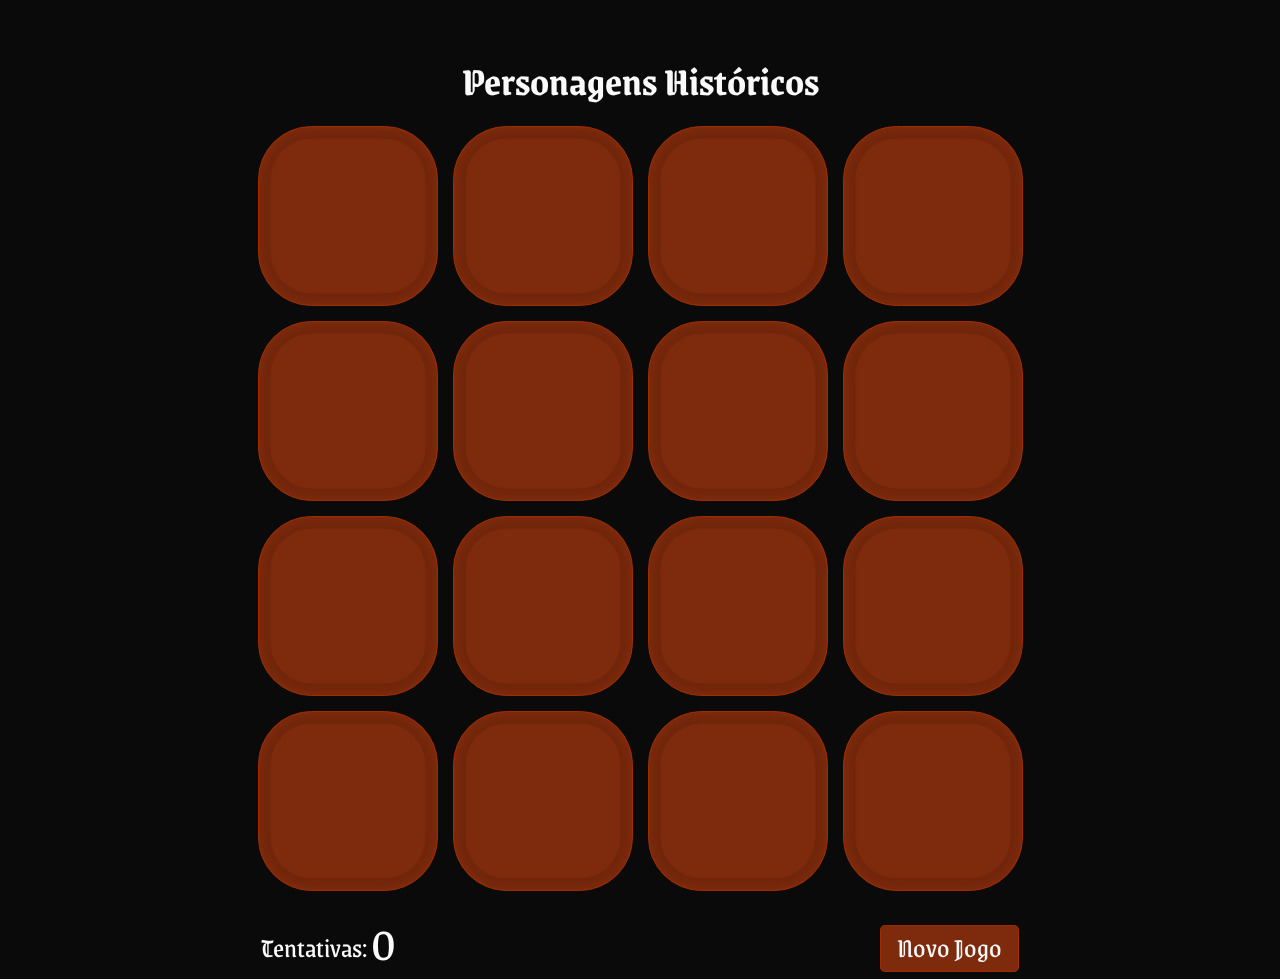
==== games/memoria/index.html @ 713925aa "Add modernized XByte Studios website" ====
<!DOCTYPE html>
<html lang="pt-BR">

<head>
	<meta charset="UTF-8">
	<title>Jogo da Memória - Personagens Históricos | XByte Games Studio</title>
	<meta name="viewport" content="width=device-width, initial-scale=1">
	<link rel="stylesheet" href="https://public.codepenassets.com/css/reset-2.0.min.css">
	<link rel="stylesheet" href="./style.css">
</head>

<body>
	<main>
		<div class="game">
			<h1 class="game-title">Personagens Históricos</h1>
			<div class="board is-loading">
				<!-- Cards serão gerados dinamicamente pelo JavaScript -->
			</div>
			<div class="marquee">
				<span class="marquee-text">Acertou!</span>
			</div>
			<div id="info-modal" class="info-modal hidden">
				<div class="info-content">
					<button id="close-info" class="close-btn">&times;</button>
					<h2 id="character-name" class="character-name"></h2>
					<p id="character-description" class="character-description"></p>
				</div>
			</div>
		</div>
		<div class="interface">
			<div class="interface-data interface-data-tries">Tentativas: <span class="tries-value">0</span></div>
			<div class="interface-data interface-data-best">Melhor: <span class="best-value">0</span></div>
			<button id="reset-game" class="interface-btn">Novo Jogo</button>
		</div>
	</main>
	<script src="./script.js"></script>

</body>

</html>
---- games/memoria/style.css ----
@import url("https://fonts.googleapis.com/css2?family=Grenze+Gotisch&display=swap");

:root {
	--text-color: oklch(98.5% 0 0);
	--bg-color: oklch(14.5% 0 0);
	--surface-color: oklch(39.6% 0.141 25.723);

	--button-bg-color: oklch(40.8% 0.123 38.172);
	--button-hover-bg-color: oklch(47% 0.157 37.304);
	--button-active-bg-color: oklch(26.6% 0.079 36.259);
	--button-match-bg-color: oklch(20.5% 0 0);
	--button-match-active-bg-color: oklch(62.3% 0.214 259.815);
	--button-border-color: oklch(47% 0.157 37.304);
	--button-active-border-color: oklch(47% 0.157 37.304);
	--button-match-border-color: oklch(27.4% 0.006 286.033);
	--button-match-shine-color: oklch(64.6% 0.222 41.116);

	/* prettier-ignore */
	--ease-elastic: linear(0, 1.114 8.5%, 1.37 12.9%, 1.315 16.2%, 0.941 24%, 0.869 27.8%, 0.882 30.7%, 1.012 38.3%, 1.046 42.7%, 0.984, 1.006 72.2%, 1);
	--ease-out: cubic-bezier(0.25, 1, 0.5, 1);
	--ease-in-back: cubic-bezier(0.68, -0.6, 0.32, 1);
}

* {
	box-sizing: border-box;
}

html,
body {
	height: 100%;
}

body {
	display: grid;
	place-items: center;
	font-family: system-ui, sans-serif;
	font-family: "Grenze Gotisch", system-ui;
	color: var(--text-color);
	background: var(--bg-color);
	text-rendering: optimizeLegibility;
	-webkit-font-smoothing: antialiased;
	-moz-osx-font-smoothing: grayscale;
	padding: 1rem;
}

main {
	display: grid;
	gap: 2rem;
	inline-size: 85vmin;
	margin: auto;
}

.game {
	position: relative;
	container-type: inline-size;
}

.game-title {
	text-align: center;
	font-size: 2.5rem;
	margin-bottom: 1rem;
	color: var(--text-color);
}

.interface {
	display: flex;
	flex-wrap: wrap;
	align-items: baseline;
	padding-inline: 0.2rem;
	gap: 1rem;
	font-size: calc(0.6rem + 2vmin);
}

.interface-data {
	display: flex;
	align-items: center;
	gap: 0.3rem;
	line-height: 1;
}

.interface-data span {
	display: inline-block;
	position: relative;
	top: -0.1em;
	font-size: 1.8em;
	font-variant-numeric: tabular-nums;
	letter-spacing: -0.05em;
}

.interface-data-best {
	display: none;
}

.interface-btn {
	margin-inline-start: auto;
}

button {
	appearance: none;
	font: inherit;
	line-height: 1;
	border: unset;
	color: inherit;
	padding: 0.5rem 1rem 0.6rem;
	border-radius: 0.3rem;
	background: var(--button-bg-color);
	border: 1px solid var(--button-border-color);
	cursor: pointer;
	touch-action: manipulation;
}

button:focus-visible {
	outline: 1px dashed white;
	outline-offset: 2px;
}

button:not(:disabled):where(:hover, :focus-visible) {
	--button-bg-color: var(--button-hover-bg-color);
}

.marquee {
	--deg: -6deg;
	--duration: 2.2s;
	display: none;
	place-content: center;
	position: absolute;
	inset: -5%;
	width: 110%;
	z-index: 1;
	font-size: 26cqmin;
	line-height: 1;
	white-space: nowrap;
	transform: rotate(var(--deg)) skew(var(--deg));
	pointer-events: none;
	paint-order: stroke;
	-webkit-text-stroke: 6cqmin var(--bg-color);
	animation: marquee-reveal var(--duration) var(--ease-out),
		marquee-mask-position 3s var(--ease-out);
	mask-image: linear-gradient(to left, transparent 50%, black 75%);
	mask-position: 100% center;
	mask-size: 400% 100%;
}

.marquee.is-combo {
	--duration: 600ms;
	letter-spacing: -0.05em;
}

.marquee-text {
	animation: marquee-drift var(--duration) linear forwards;
}

.board {
	position: relative;
	display: grid;
	grid-template-columns: repeat(4, 1fr);
	gap: 2cqmin;
}

.card {
	position: relative;
	display: grid;
	place-items: center;
	overflow: hidden;
	padding: 0;
	font-size: 6cqmin;
	aspect-ratio: 1;
	border-radius: 10cqmin;
	corner-shape: squircle;
	will-change: transform;
	transition: opacity 300ms var(--ease-out), background 100ms var(--ease-out);
	box-shadow: inset 0 0 1cqmin 0.5cqmin var(--button-bg-color),
		inset 0 0 0 1.5cqmin hsl(0 0% 0% / 0.1);
	background: var(--button-bg-color);
	border: 1px solid var(--button-border-color);
}

.card[aria-pressed="true"] {
	--button-bg-color: var(--button-active-bg-color);
	--button-border-color: var(--button-active-border-color);
}

.card:disabled {
	--button-bg-color: var(--button-match-bg-color);
	--button-border-color: var(--button-match-border-color);
	cursor: revert;
	color: currentcolor;
}

@supports not (corner-shape: squircle) {
	.card {
		border-radius: 7cqmin;
	}
}

/* Card highlight effect */
.card::before {
	content: "";
	position: absolute;
	inset: 0;
	border-radius: inherit;
	corner-shape: inherit;
	box-shadow: inset 0 0 4cqmin 3cqmin var(--button-match-shine-color);
	opacity: 0;
}

.content {
	position: relative;
	margin: auto;
	pointer-events: none;
	user-select: none;
	transform: translateZ(0);
	width: 100%;
	height: 100%;
	display: flex;
	align-items: center;
	justify-content: center;
}

.card-image {
	width: 90%;
	height: 90%;
	object-fit: contain;
	border-radius: 8cqmin;
}

.card[aria-pressed="false"] .card-image {
	opacity: 0;
}

.card[aria-pressed="true"] .card-image {
	opacity: 1;
}

/* Info Modal */
.info-modal {
	position: fixed;
	top: 0;
	left: 0;
	width: 100%;
	height: 100%;
	background: rgba(0, 0, 0, 0.7);
	display: flex;
	align-items: center;
	justify-content: center;
	z-index: 1000;
	animation: fadeIn 0.3s ease-out;
}

.info-modal.hidden {
	display: none;
}

.info-content {
	background: var(--surface-color);
	padding: 2rem;
	border-radius: 1rem;
	max-width: 500px;
	width: 90%;
	position: relative;
	animation: slideUp 0.3s ease-out;
	border: 2px solid var(--button-border-color);
}

.close-btn {
	position: absolute;
	top: 1rem;
	right: 1rem;
	background: transparent;
	border: none;
	color: var(--text-color);
	font-size: 2rem;
	cursor: pointer;
	padding: 0;
	width: 2rem;
	height: 2rem;
	display: flex;
	align-items: center;
	justify-content: center;
}

.close-btn:hover {
	color: var(--button-hover-bg-color);
}

.character-name {
	font-size: 1.8rem;
	margin-bottom: 1rem;
	color: var(--text-color);
}

.character-description {
	font-size: 1rem;
	line-height: 1.6;
	color: var(--text-color);
	font-family: system-ui, sans-serif;
}

/* Animations */
@keyframes marquee-reveal {
	0% {
		opacity: 0;
		transform: translateX(-100%);
	}
	50% {
		opacity: 1;
	}
	100% {
		opacity: 0;
		transform: translateX(100%);
	}
}

@keyframes marquee-drift {
	0% {
		transform: translateX(0);
	}
	100% {
		transform: translateX(100vw);
	}
}

@keyframes marquee-mask-position {
	0% {
		mask-position: 100% center;
	}
	100% {
		mask-position: 0% center;
	}
}

@keyframes fadeIn {
	from {
		opacity: 0;
	}
	to {
		opacity: 1;
	}
}

@keyframes slideUp {
	from {
		transform: translateY(30px);
		opacity: 0;
	}
	to {
		transform: translateY(0);
		opacity: 1;
	}
}

/* Loading state */
.board.is-loading {
	opacity: 0.5;
	pointer-events: none;
}

.board.is-complete {
	pointer-events: none;
}

.board.is-shuffling {
	pointer-events: none;
}

.board.is-shuffling .card {
	animation: shuffle-rotate 0.6s ease-in-out;
}

@keyframes shuffle-rotate {
	0% {
		transform: rotateY(0deg) scale(1);
	}
	50% {
		transform: rotateY(90deg) scale(0.9);
	}
	100% {
		transform: rotateY(0deg) scale(1);
	}
}

/* Responsive */
@media (max-width: 768px) {
	.game-title {
		font-size: 1.8rem;
	}

	.board {
		grid-template-columns: repeat(3, 1fr);
	}

	.info-content {
		max-width: 90%;
		padding: 1.5rem;
	}

	.character-name {
		font-size: 1.4rem;
	}

	.character-description {
		font-size: 0.9rem;
	}
}

@media (max-width: 480px) {
	main {
		gap: 1rem;
	}

	.game-title {
		font-size: 1.5rem;
		margin-bottom: 0.5rem;
	}

	.board {
		grid-template-columns: repeat(2, 1fr);
		gap: 1cqmin;
	}

	.interface {
		font-size: 0.8rem;
	}

	.info-content {
		padding: 1rem;
	}

	.character-name {
		font-size: 1.2rem;
		margin-bottom: 0.5rem;
	}

	.character-description {
		font-size: 0.85rem;
		line-height: 1.4;
	}
}
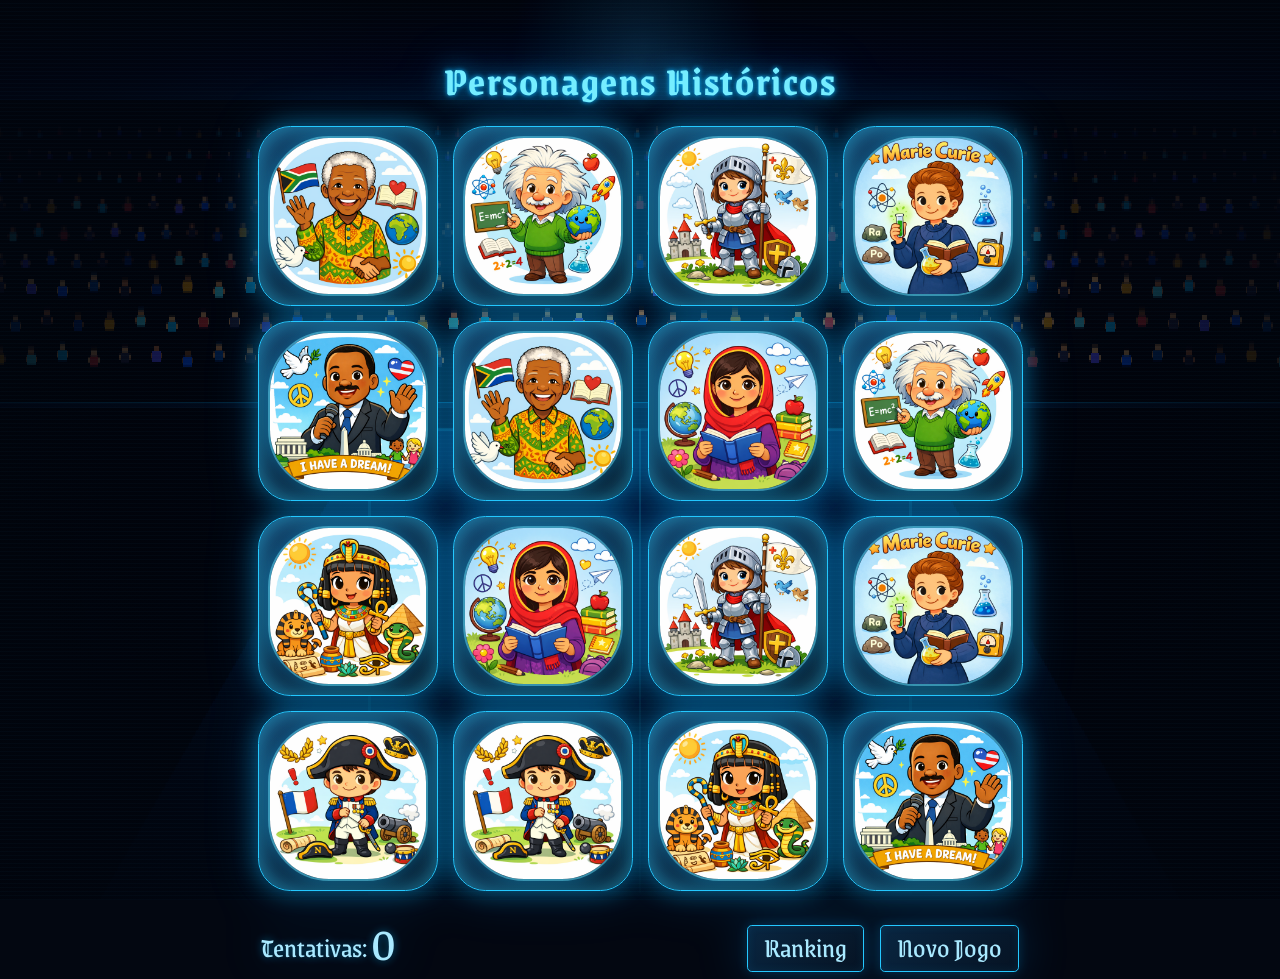
==== commit b0193dfe: "feat: publish final Xbyte games site" ====
--- a/games/memoria/index.html
+++ b/games/memoria/index.html
@@ -10,6 +10,8 @@
 </head>
 
 <body>
+		<!-- Versão atualizada do jogo da memória fornecida para substituir a versão anterior. -->
+		<div class="stadium-bg" aria-hidden="true"><canvas id="stadium-canvas" width="900" height="520"></canvas></div>
 	<main>
 		<div class="game">
 			<h1 class="game-title">Personagens Históricos</h1>
@@ -23,6 +25,7 @@
 				<div class="info-content">
 					<button id="close-info" class="close-btn">&times;</button>
 					<h2 id="character-name" class="character-name"></h2>
+					<div class="type-line" aria-hidden="true"><span></span><i></i></div>
 					<p id="character-description" class="character-description"></p>
 				</div>
 			</div>
@@ -30,9 +33,11 @@
 		<div class="interface">
 			<div class="interface-data interface-data-tries">Tentativas: <span class="tries-value">0</span></div>
 			<div class="interface-data interface-data-best">Melhor: <span class="best-value">0</span></div>
-			<button id="reset-game" class="interface-btn">Novo Jogo</button>
+			<button id="show-ranking" class="interface-btn interface-btn-secondary">Ranking</button>
+				<button id="reset-game" class="interface-btn">Novo Jogo</button>
 		</div>
-	</main>
+	<section id="ranking-panel" class="ranking-panel" aria-hidden="true"><div class="ranking-head"><span>HALL DA FAMA</span><button id="close-ranking" class="ranking-close" aria-label="Fechar ranking">×</button></div><p class="ranking-subtitle">Melhores performances</p><ol id="ranking-list" class="ranking-list"></ol><p id="ranking-empty" class="ranking-empty">Complete uma partida para entrar no ranking.</p></section>
+</main>
 	<script src="./script.js"></script>
 
 </body>
--- a/games/memoria/style.css
+++ b/games/memoria/style.css
@@ -1,438 +1,1000 @@
+/* Comentário: define uma regra CSS condicional ou de configuração. */
 @import url("https://fonts.googleapis.com/css2?family=Grenze+Gotisch&display=swap");
 
+/* Comentário: seleciona os elementos que recebem os estilos desta regra. */
 :root {
+/* Comentário: define a propriedade CSS --text-color para a regra atual. */
 	--text-color: oklch(98.5% 0 0);
+/* Comentário: define a propriedade CSS --bg-color para a regra atual. */
 	--bg-color: oklch(14.5% 0 0);
+/* Comentário: define a propriedade CSS --surface-color para a regra atual. */
 	--surface-color: oklch(39.6% 0.141 25.723);
 
+/* Comentário: define a propriedade CSS --button-bg-color para a regra atual. */
 	--button-bg-color: oklch(40.8% 0.123 38.172);
+/* Comentário: define a propriedade CSS --button-hover-bg-color para a regra atual. */
 	--button-hover-bg-color: oklch(47% 0.157 37.304);
+/* Comentário: define a propriedade CSS --button-active-bg-color para a regra atual. */
 	--button-active-bg-color: oklch(26.6% 0.079 36.259);
+/* Comentário: define a propriedade CSS --button-match-bg-color para a regra atual. */
 	--button-match-bg-color: oklch(20.5% 0 0);
+/* Comentário: define a propriedade CSS --button-match-active-bg-color para a regra atual. */
 	--button-match-active-bg-color: oklch(62.3% 0.214 259.815);
+/* Comentário: define a propriedade CSS --button-border-color para a regra atual. */
 	--button-border-color: oklch(47% 0.157 37.304);
+/* Comentário: define a propriedade CSS --button-active-border-color para a regra atual. */
 	--button-active-border-color: oklch(47% 0.157 37.304);
+/* Comentário: define a propriedade CSS --button-match-border-color para a regra atual. */
 	--button-match-border-color: oklch(27.4% 0.006 286.033);
+/* Comentário: define a propriedade CSS --button-match-shine-color para a regra atual. */
 	--button-match-shine-color: oklch(64.6% 0.222 41.116);
 
 	/* prettier-ignore */
+/* Comentário: define a propriedade CSS --ease-elastic para a regra atual. */
 	--ease-elastic: linear(0, 1.114 8.5%, 1.37 12.9%, 1.315 16.2%, 0.941 24%, 0.869 27.8%, 0.882 30.7%, 1.012 38.3%, 1.046 42.7%, 0.984, 1.006 72.2%, 1);
+/* Comentário: define a propriedade CSS --ease-out para a regra atual. */
 	--ease-out: cubic-bezier(0.25, 1, 0.5, 1);
+/* Comentário: define a propriedade CSS --ease-in-back para a regra atual. */
 	--ease-in-back: cubic-bezier(0.68, -0.6, 0.32, 1);
-}
-
+/* Comentário: encerra a regra CSS iniciada acima. */
+}
+
+/* Comentário: seleciona os elementos que recebem os estilos desta regra. */
 * {
+/* Comentário: define a propriedade CSS box-sizing para a regra atual. */
 	box-sizing: border-box;
-}
-
+/* Comentário: encerra a regra CSS iniciada acima. */
+}
+
+/* Comentário: continua o seletor ou valor da regra CSS atual. */
 html,
+/* Comentário: seleciona os elementos que recebem os estilos desta regra. */
 body {
+/* Comentário: define a propriedade CSS height para a regra atual. */
 	height: 100%;
-}
-
+/* Comentário: encerra a regra CSS iniciada acima. */
+}
+
+/* Comentário: seleciona os elementos que recebem os estilos desta regra. */
 body {
+/* Comentário: define a propriedade CSS position para a regra atual. */
+	position: relative;
+/* Comentário: define a propriedade CSS display para a regra atual. */
 	display: grid;
+/* Comentário: define a propriedade CSS place-items para a regra atual. */
 	place-items: center;
+/* Comentário: define a propriedade CSS font-family para a regra atual. */
 	font-family: system-ui, sans-serif;
+/* Comentário: define a propriedade CSS font-family para a regra atual. */
 	font-family: "Grenze Gotisch", system-ui;
+/* Comentário: define a propriedade CSS color para a regra atual. */
 	color: var(--text-color);
+/* Comentário: define a propriedade CSS background para a regra atual. */
 	background: var(--bg-color);
+/* Comentário: define a propriedade CSS text-rendering para a regra atual. */
 	text-rendering: optimizeLegibility;
+/* Comentário: define a propriedade CSS -webkit-font-smoothing para a regra atual. */
 	-webkit-font-smoothing: antialiased;
+/* Comentário: define a propriedade CSS -moz-osx-font-smoothing para a regra atual. */
 	-moz-osx-font-smoothing: grayscale;
+/* Comentário: define a propriedade CSS padding para a regra atual. */
 	padding: 1rem;
-}
-
+/* Comentário: encerra a regra CSS iniciada acima. */
+}
+
+/* Comentário: seleciona os elementos que recebem os estilos desta regra. */
+.stadium-bg {
+/* Comentário: define a propriedade CSS position para a regra atual. */
+	position: fixed;
+/* Comentário: define a propriedade CSS inset para a regra atual. */
+	inset: 0;
+/* Comentário: define a propriedade CSS z-index para a regra atual. */
+	z-index: -1;
+/* Comentário: define a propriedade CSS overflow para a regra atual. */
+	overflow: hidden;
+/* Comentário: define a propriedade CSS background para a regra atual. */
+	background: #090718;
+/* Comentário: encerra a regra CSS iniciada acima. */
+}
+
+/* Comentário: seleciona os elementos que recebem os estilos desta regra. */
+.stadium-bg::after {
+/* Comentário: define a propriedade CSS content para a regra atual. */
+	content: "";
+/* Comentário: define a propriedade CSS position para a regra atual. */
+	position: absolute;
+/* Comentário: define a propriedade CSS inset para a regra atual. */
+	inset: 0;
+/* Comentário: define a propriedade CSS background para a regra atual. */
+	background: radial-gradient(ellipse at center, transparent 15%, rgba(4, 3, 14, .72) 84%);
+/* Comentário: define a propriedade CSS pointer-events para a regra atual. */
+	pointer-events: none;
+/* Comentário: encerra a regra CSS iniciada acima. */
+}
+
+/* Comentário: seleciona os elementos que recebem os estilos desta regra. */
+#stadium-canvas {
+/* Comentário: define a propriedade CSS width para a regra atual. */
+	width: 100%;
+/* Comentário: define a propriedade CSS height para a regra atual. */
+	height: 100%;
+/* Comentário: define a propriedade CSS image-rendering para a regra atual. */
+	image-rendering: pixelated;
+/* Comentário: define a propriedade CSS opacity para a regra atual. */
+	opacity: .82;
+/* Comentário: encerra a regra CSS iniciada acima. */
+}
+
+/* Comentário: seleciona os elementos que recebem os estilos desta regra. */
 main {
+/* Comentário: define a propriedade CSS position para a regra atual. */
+	position: relative;
+/* Comentário: define a propriedade CSS z-index para a regra atual. */
+	z-index: 2;
+/* Comentário: define a propriedade CSS display para a regra atual. */
 	display: grid;
+/* Comentário: define a propriedade CSS gap para a regra atual. */
 	gap: 2rem;
+/* Comentário: define a propriedade CSS inline-size para a regra atual. */
 	inline-size: 85vmin;
+/* Comentário: define a propriedade CSS margin para a regra atual. */
 	margin: auto;
-}
-
+/* Comentário: encerra a regra CSS iniciada acima. */
+}
+
+/* Comentário: seleciona os elementos que recebem os estilos desta regra. */
 .game {
+/* Comentário: define a propriedade CSS position para a regra atual. */
 	position: relative;
+/* Comentário: define a propriedade CSS container-type para a regra atual. */
 	container-type: inline-size;
-}
-
+/* Comentário: encerra a regra CSS iniciada acima. */
+}
+
+/* Comentário: seleciona os elementos que recebem os estilos desta regra. */
 .game-title {
+/* Comentário: define a propriedade CSS text-align para a regra atual. */
 	text-align: center;
+/* Comentário: define a propriedade CSS font-size para a regra atual. */
 	font-size: 2.5rem;
+/* Comentário: define a propriedade CSS margin-bottom para a regra atual. */
 	margin-bottom: 1rem;
+/* Comentário: define a propriedade CSS color para a regra atual. */
 	color: var(--text-color);
-}
-
+/* Comentário: encerra a regra CSS iniciada acima. */
+}
+
+/* Comentário: seleciona os elementos que recebem os estilos desta regra. */
 .interface {
+/* Comentário: define a propriedade CSS display para a regra atual. */
 	display: flex;
+/* Comentário: define a propriedade CSS flex-wrap para a regra atual. */
 	flex-wrap: wrap;
+/* Comentário: define a propriedade CSS align-items para a regra atual. */
 	align-items: baseline;
+/* Comentário: define a propriedade CSS padding-inline para a regra atual. */
 	padding-inline: 0.2rem;
+/* Comentário: define a propriedade CSS gap para a regra atual. */
 	gap: 1rem;
+/* Comentário: define a propriedade CSS font-size para a regra atual. */
 	font-size: calc(0.6rem + 2vmin);
-}
-
+/* Comentário: encerra a regra CSS iniciada acima. */
+}
+
+/* Comentário: seleciona os elementos que recebem os estilos desta regra. */
 .interface-data {
+/* Comentário: define a propriedade CSS display para a regra atual. */
 	display: flex;
+/* Comentário: define a propriedade CSS align-items para a regra atual. */
 	align-items: center;
+/* Comentário: define a propriedade CSS gap para a regra atual. */
 	gap: 0.3rem;
+/* Comentário: define a propriedade CSS line-height para a regra atual. */
 	line-height: 1;
-}
-
+/* Comentário: encerra a regra CSS iniciada acima. */
+}
+
+/* Comentário: seleciona os elementos que recebem os estilos desta regra. */
 .interface-data span {
+/* Comentário: define a propriedade CSS display para a regra atual. */
 	display: inline-block;
+/* Comentário: define a propriedade CSS position para a regra atual. */
 	position: relative;
+/* Comentário: define a propriedade CSS top para a regra atual. */
 	top: -0.1em;
+/* Comentário: define a propriedade CSS font-size para a regra atual. */
 	font-size: 1.8em;
+/* Comentário: define a propriedade CSS font-variant-numeric para a regra atual. */
 	font-variant-numeric: tabular-nums;
+/* Comentário: define a propriedade CSS letter-spacing para a regra atual. */
 	letter-spacing: -0.05em;
-}
-
+/* Comentário: encerra a regra CSS iniciada acima. */
+}
+
+/* Comentário: seleciona os elementos que recebem os estilos desta regra. */
 .interface-data-best {
+/* Comentário: define a propriedade CSS display para a regra atual. */
 	display: none;
-}
-
+/* Comentário: encerra a regra CSS iniciada acima. */
+}
+
+/* Comentário: seleciona os elementos que recebem os estilos desta regra. */
 .interface-btn {
+/* Comentário: define a propriedade CSS margin-inline-start para a regra atual. */
 	margin-inline-start: auto;
-}
-
+/* Comentário: encerra a regra CSS iniciada acima. */
+}
+
+/* Comentário: seleciona os elementos que recebem os estilos desta regra. */
 button {
+/* Comentário: define a propriedade CSS appearance para a regra atual. */
 	appearance: none;
+/* Comentário: define a propriedade CSS font para a regra atual. */
 	font: inherit;
+/* Comentário: define a propriedade CSS line-height para a regra atual. */
 	line-height: 1;
+/* Comentário: define a propriedade CSS border para a regra atual. */
 	border: unset;
+/* Comentário: define a propriedade CSS color para a regra atual. */
 	color: inherit;
+/* Comentário: define a propriedade CSS padding para a regra atual. */
 	padding: 0.5rem 1rem 0.6rem;
+/* Comentário: define a propriedade CSS border-radius para a regra atual. */
 	border-radius: 0.3rem;
+/* Comentário: define a propriedade CSS background para a regra atual. */
 	background: var(--button-bg-color);
+/* Comentário: define a propriedade CSS border para a regra atual. */
 	border: 1px solid var(--button-border-color);
+/* Comentário: define a propriedade CSS cursor para a regra atual. */
 	cursor: pointer;
+/* Comentário: define a propriedade CSS touch-action para a regra atual. */
 	touch-action: manipulation;
-}
-
+/* Comentário: encerra a regra CSS iniciada acima. */
+}
+
+/* Comentário: seleciona os elementos que recebem os estilos desta regra. */
 button:focus-visible {
+/* Comentário: define a propriedade CSS outline para a regra atual. */
 	outline: 1px dashed white;
+/* Comentário: define a propriedade CSS outline-offset para a regra atual. */
 	outline-offset: 2px;
-}
-
+/* Comentário: encerra a regra CSS iniciada acima. */
+}
+
+/* Comentário: seleciona os elementos que recebem os estilos desta regra. */
 button:not(:disabled):where(:hover, :focus-visible) {
+/* Comentário: define a propriedade CSS --button-bg-color para a regra atual. */
 	--button-bg-color: var(--button-hover-bg-color);
-}
-
+/* Comentário: encerra a regra CSS iniciada acima. */
+}
+
+/* Comentário: seleciona os elementos que recebem os estilos desta regra. */
 .marquee {
+/* Comentário: define a propriedade CSS --deg para a regra atual. */
 	--deg: -6deg;
+/* Comentário: define a propriedade CSS --duration para a regra atual. */
 	--duration: 2.2s;
+/* Comentário: define a propriedade CSS display para a regra atual. */
 	display: none;
+/* Comentário: define a propriedade CSS place-content para a regra atual. */
 	place-content: center;
+/* Comentário: define a propriedade CSS position para a regra atual. */
 	position: absolute;
+/* Comentário: define a propriedade CSS inset para a regra atual. */
 	inset: -5%;
+/* Comentário: define a propriedade CSS width para a regra atual. */
 	width: 110%;
+/* Comentário: define a propriedade CSS z-index para a regra atual. */
 	z-index: 1;
+/* Comentário: define a propriedade CSS font-size para a regra atual. */
 	font-size: 26cqmin;
+/* Comentário: define a propriedade CSS line-height para a regra atual. */
 	line-height: 1;
+/* Comentário: define a propriedade CSS white-space para a regra atual. */
 	white-space: nowrap;
+/* Comentário: define a propriedade CSS transform para a regra atual. */
 	transform: rotate(var(--deg)) skew(var(--deg));
+/* Comentário: define a propriedade CSS pointer-events para a regra atual. */
 	pointer-events: none;
+/* Comentário: define a propriedade CSS paint-order para a regra atual. */
 	paint-order: stroke;
+/* Comentário: define a propriedade CSS -webkit-text-stroke para a regra atual. */
 	-webkit-text-stroke: 6cqmin var(--bg-color);
+/* Comentário: define a propriedade CSS animation para a regra atual. */
 	animation: marquee-reveal var(--duration) var(--ease-out),
+/* Comentário: completa uma declaração ou parte da lista de propriedades CSS. */
 		marquee-mask-position 3s var(--ease-out);
+/* Comentário: define a propriedade CSS mask-image para a regra atual. */
 	mask-image: linear-gradient(to left, transparent 50%, black 75%);
+/* Comentário: define a propriedade CSS mask-position para a regra atual. */
 	mask-position: 100% center;
+/* Comentário: define a propriedade CSS mask-size para a regra atual. */
 	mask-size: 400% 100%;
-}
-
+/* Comentário: encerra a regra CSS iniciada acima. */
+}
+
+/* Comentário: seleciona os elementos que recebem os estilos desta regra. */
 .marquee.is-combo {
+/* Comentário: define a propriedade CSS --duration para a regra atual. */
 	--duration: 600ms;
+/* Comentário: define a propriedade CSS letter-spacing para a regra atual. */
 	letter-spacing: -0.05em;
-}
-
+/* Comentário: encerra a regra CSS iniciada acima. */
+}
+
+/* Comentário: seleciona os elementos que recebem os estilos desta regra. */
 .marquee-text {
+/* Comentário: define a propriedade CSS animation para a regra atual. */
 	animation: marquee-drift var(--duration) linear forwards;
-}
-
+/* Comentário: encerra a regra CSS iniciada acima. */
+}
+
+/* Comentário: seleciona os elementos que recebem os estilos desta regra. */
 .board {
+/* Comentário: define a propriedade CSS position para a regra atual. */
 	position: relative;
+/* Comentário: define a propriedade CSS display para a regra atual. */
 	display: grid;
+/* Comentário: define a propriedade CSS grid-template-columns para a regra atual. */
 	grid-template-columns: repeat(4, 1fr);
+/* Comentário: define a propriedade CSS gap para a regra atual. */
 	gap: 2cqmin;
-}
-
+/* Comentário: encerra a regra CSS iniciada acima. */
+}
+
+/* Comentário: seleciona os elementos que recebem os estilos desta regra. */
 .card {
+/* Comentário: define a propriedade CSS position para a regra atual. */
 	position: relative;
+/* Comentário: define a propriedade CSS display para a regra atual. */
 	display: grid;
+/* Comentário: define a propriedade CSS place-items para a regra atual. */
 	place-items: center;
+/* Comentário: define a propriedade CSS overflow para a regra atual. */
 	overflow: hidden;
+/* Comentário: define a propriedade CSS padding para a regra atual. */
 	padding: 0;
+/* Comentário: define a propriedade CSS font-size para a regra atual. */
 	font-size: 6cqmin;
+/* Comentário: define a propriedade CSS aspect-ratio para a regra atual. */
 	aspect-ratio: 1;
+/* Comentário: define a propriedade CSS border-radius para a regra atual. */
 	border-radius: 10cqmin;
+/* Comentário: define a propriedade CSS corner-shape para a regra atual. */
 	corner-shape: squircle;
+/* Comentário: define a propriedade CSS will-change para a regra atual. */
 	will-change: transform;
+/* Comentário: define a propriedade CSS transition para a regra atual. */
 	transition: opacity 300ms var(--ease-out), background 100ms var(--ease-out);
+/* Comentário: define a propriedade CSS box-shadow para a regra atual. */
 	box-shadow: inset 0 0 1cqmin 0.5cqmin var(--button-bg-color),
+/* Comentário: completa uma declaração ou parte da lista de propriedades CSS. */
 		inset 0 0 0 1.5cqmin hsl(0 0% 0% / 0.1);
+/* Comentário: define a propriedade CSS background para a regra atual. */
 	background: var(--button-bg-color);
+/* Comentário: define a propriedade CSS border para a regra atual. */
 	border: 1px solid var(--button-border-color);
-}
-
+/* Comentário: encerra a regra CSS iniciada acima. */
+}
+
+/* Comentário: seleciona os elementos que recebem os estilos desta regra. */
 .card[aria-pressed="true"] {
+/* Comentário: define a propriedade CSS --button-bg-color para a regra atual. */
 	--button-bg-color: var(--button-active-bg-color);
+/* Comentário: define a propriedade CSS --button-border-color para a regra atual. */
 	--button-border-color: var(--button-active-border-color);
-}
-
+/* Comentário: encerra a regra CSS iniciada acima. */
+}
+
+/* Comentário: seleciona os elementos que recebem os estilos desta regra. */
 .card:disabled {
+/* Comentário: define a propriedade CSS --button-bg-color para a regra atual. */
 	--button-bg-color: var(--button-match-bg-color);
+/* Comentário: define a propriedade CSS --button-border-color para a regra atual. */
 	--button-border-color: var(--button-match-border-color);
+/* Comentário: define a propriedade CSS cursor para a regra atual. */
 	cursor: revert;
+/* Comentário: define a propriedade CSS color para a regra atual. */
 	color: currentcolor;
-}
-
+/* Comentário: encerra a regra CSS iniciada acima. */
+}
+
+/* Comentário: define uma regra CSS condicional ou de configuração. */
 @supports not (corner-shape: squircle) {
+/* Comentário: seleciona os elementos que recebem os estilos desta regra. */
 	.card {
+/* Comentário: define a propriedade CSS border-radius para a regra atual. */
 		border-radius: 7cqmin;
-	}
+/* Comentário: encerra a regra CSS iniciada acima. */
+	}
+/* Comentário: encerra a regra CSS iniciada acima. */
 }
 
 /* Card highlight effect */
+/* Comentário: seleciona os elementos que recebem os estilos desta regra. */
 .card::before {
+/* Comentário: define a propriedade CSS content para a regra atual. */
 	content: "";
+/* Comentário: define a propriedade CSS position para a regra atual. */
 	position: absolute;
+/* Comentário: define a propriedade CSS inset para a regra atual. */
 	inset: 0;
+/* Comentário: define a propriedade CSS border-radius para a regra atual. */
 	border-radius: inherit;
+/* Comentário: define a propriedade CSS corner-shape para a regra atual. */
 	corner-shape: inherit;
+/* Comentário: define a propriedade CSS box-shadow para a regra atual. */
 	box-shadow: inset 0 0 4cqmin 3cqmin var(--button-match-shine-color);
+/* Comentário: define a propriedade CSS opacity para a regra atual. */
 	opacity: 0;
-}
-
+/* Comentário: encerra a regra CSS iniciada acima. */
+}
+
+/* Comentário: seleciona os elementos que recebem os estilos desta regra. */
 .content {
+/* Comentário: define a propriedade CSS position para a regra atual. */
 	position: relative;
+/* Comentário: define a propriedade CSS margin para a regra atual. */
 	margin: auto;
+/* Comentário: define a propriedade CSS pointer-events para a regra atual. */
 	pointer-events: none;
+/* Comentário: define a propriedade CSS user-select para a regra atual. */
 	user-select: none;
+/* Comentário: define a propriedade CSS transform para a regra atual. */
 	transform: translateZ(0);
+/* Comentário: define a propriedade CSS width para a regra atual. */
 	width: 100%;
+/* Comentário: define a propriedade CSS height para a regra atual. */
 	height: 100%;
+/* Comentário: define a propriedade CSS display para a regra atual. */
 	display: flex;
+/* Comentário: define a propriedade CSS align-items para a regra atual. */
 	align-items: center;
+/* Comentário: define a propriedade CSS justify-content para a regra atual. */
 	justify-content: center;
-}
-
+/* Comentário: encerra a regra CSS iniciada acima. */
+}
+
+/* Comentário: seleciona os elementos que recebem os estilos desta regra. */
 .card-image {
+/* Comentário: define a propriedade CSS width para a regra atual. */
 	width: 90%;
+/* Comentário: define a propriedade CSS height para a regra atual. */
 	height: 90%;
+/* Comentário: define a propriedade CSS object-fit para a regra atual. */
 	object-fit: contain;
+/* Comentário: define a propriedade CSS border-radius para a regra atual. */
 	border-radius: 8cqmin;
-}
-
+/* Comentário: encerra a regra CSS iniciada acima. */
+}
+
+/* Comentário: seleciona os elementos que recebem os estilos desta regra. */
 .card[aria-pressed="false"] .card-image {
+/* Comentário: define a propriedade CSS opacity para a regra atual. */
 	opacity: 0;
-}
-
+/* Comentário: encerra a regra CSS iniciada acima. */
+}
+
+/* Comentário: seleciona os elementos que recebem os estilos desta regra. */
 .card[aria-pressed="true"] .card-image {
+/* Comentário: define a propriedade CSS opacity para a regra atual. */
 	opacity: 1;
+/* Comentário: encerra a regra CSS iniciada acima. */
 }
 
 /* Info Modal */
+/* Comentário: seleciona os elementos que recebem os estilos desta regra. */
 .info-modal {
+/* Comentário: define a propriedade CSS position para a regra atual. */
 	position: fixed;
+/* Comentário: define a propriedade CSS top para a regra atual. */
 	top: 0;
+/* Comentário: define a propriedade CSS left para a regra atual. */
 	left: 0;
+/* Comentário: define a propriedade CSS width para a regra atual. */
 	width: 100%;
+/* Comentário: define a propriedade CSS height para a regra atual. */
 	height: 100%;
+/* Comentário: define a propriedade CSS background para a regra atual. */
 	background: rgba(0, 0, 0, 0.7);
+/* Comentário: define a propriedade CSS display para a regra atual. */
 	display: flex;
+/* Comentário: define a propriedade CSS align-items para a regra atual. */
 	align-items: center;
+/* Comentário: define a propriedade CSS justify-content para a regra atual. */
 	justify-content: center;
+/* Comentário: define a propriedade CSS z-index para a regra atual. */
 	z-index: 1000;
+/* Comentário: define a propriedade CSS animation para a regra atual. */
 	animation: fadeIn 0.3s ease-out;
-}
-
+/* Comentário: encerra a regra CSS iniciada acima. */
+}
+
+/* Comentário: seleciona os elementos que recebem os estilos desta regra. */
 .info-modal.hidden {
+/* Comentário: define a propriedade CSS display para a regra atual. */
 	display: none;
-}
-
+/* Comentário: encerra a regra CSS iniciada acima. */
+}
+
+/* Comentário: seleciona os elementos que recebem os estilos desta regra. */
 .info-content {
-	background: var(--surface-color);
-	padding: 2rem;
+/* Comentário: define a propriedade CSS background para a regra atual. */
+	background: linear-gradient(145deg, rgba(56, 23, 78, .97), rgba(24, 14, 45, .98));
+/* Comentário: define a propriedade CSS padding para a regra atual. */
+	padding: 2.2rem;
+/* Comentário: define a propriedade CSS box-shadow para a regra atual. */
+	box-shadow: 0 0 0 1px rgba(255, 210, 125, .25), 0 20px 80px rgba(0, 0, 0, .55), inset 0 0 35px rgba(255, 123, 68, .12);
+/* Comentário: define a propriedade CSS backdrop-filter para a regra atual. */
+	backdrop-filter: blur(8px);
+/* Comentário: define a propriedade CSS border-radius para a regra atual. */
 	border-radius: 1rem;
+/* Comentário: define a propriedade CSS max-width para a regra atual. */
 	max-width: 500px;
+/* Comentário: define a propriedade CSS width para a regra atual. */
 	width: 90%;
+/* Comentário: define a propriedade CSS position para a regra atual. */
 	position: relative;
-	animation: slideUp 0.3s ease-out;
+/* Comentário: define a propriedade CSS animation para a regra atual. */
+	animation: cardPop .55s var(--ease-elastic);
+/* Comentário: define a propriedade CSS border para a regra atual. */
 	border: 2px solid var(--button-border-color);
-}
-
+/* Comentário: encerra a regra CSS iniciada acima. */
+}
+
+/* Comentário: seleciona os elementos que recebem os estilos desta regra. */
 .close-btn {
+/* Comentário: define a propriedade CSS position para a regra atual. */
 	position: absolute;
+/* Comentário: define a propriedade CSS top para a regra atual. */
 	top: 1rem;
+/* Comentário: define a propriedade CSS right para a regra atual. */
 	right: 1rem;
+/* Comentário: define a propriedade CSS background para a regra atual. */
 	background: transparent;
+/* Comentário: define a propriedade CSS border para a regra atual. */
 	border: none;
+/* Comentário: define a propriedade CSS color para a regra atual. */
 	color: var(--text-color);
+/* Comentário: define a propriedade CSS font-size para a regra atual. */
 	font-size: 2rem;
+/* Comentário: define a propriedade CSS cursor para a regra atual. */
 	cursor: pointer;
+/* Comentário: define a propriedade CSS padding para a regra atual. */
 	padding: 0;
+/* Comentário: define a propriedade CSS width para a regra atual. */
 	width: 2rem;
+/* Comentário: define a propriedade CSS height para a regra atual. */
 	height: 2rem;
+/* Comentário: define a propriedade CSS display para a regra atual. */
 	display: flex;
+/* Comentário: define a propriedade CSS align-items para a regra atual. */
 	align-items: center;
+/* Comentário: define a propriedade CSS justify-content para a regra atual. */
 	justify-content: center;
-}
-
+/* Comentário: encerra a regra CSS iniciada acima. */
+}
+
+/* Comentário: seleciona os elementos que recebem os estilos desta regra. */
 .close-btn:hover {
+/* Comentário: define a propriedade CSS color para a regra atual. */
 	color: var(--button-hover-bg-color);
-}
-
+/* Comentário: encerra a regra CSS iniciada acima. */
+}
+
+/* Comentário: seleciona os elementos que recebem os estilos desta regra. */
 .character-name {
+/* Comentário: define a propriedade CSS font-size para a regra atual. */
 	font-size: 1.8rem;
+/* Comentário: define a propriedade CSS margin-bottom para a regra atual. */
 	margin-bottom: 1rem;
+/* Comentário: define a propriedade CSS color para a regra atual. */
 	color: var(--text-color);
-}
-
+/* Comentário: encerra a regra CSS iniciada acima. */
+}
+
+/* Comentário: seleciona os elementos que recebem os estilos desta regra. */
 .character-description {
+/* Comentário: define a propriedade CSS font-size para a regra atual. */
 	font-size: 1rem;
+/* Comentário: define a propriedade CSS line-height para a regra atual. */
 	line-height: 1.6;
+/* Comentário: define a propriedade CSS color para a regra atual. */
 	color: var(--text-color);
+/* Comentário: define a propriedade CSS font-family para a regra atual. */
 	font-family: system-ui, sans-serif;
+/* Comentário: encerra a regra CSS iniciada acima. */
 }
 
 /* Animations */
+/* Comentário: define uma regra CSS condicional ou de configuração. */
 @keyframes marquee-reveal {
+/* Comentário: seleciona os elementos que recebem os estilos desta regra. */
 	0% {
+/* Comentário: define a propriedade CSS opacity para a regra atual. */
 		opacity: 0;
+/* Comentário: define a propriedade CSS transform para a regra atual. */
 		transform: translateX(-100%);
-	}
+/* Comentário: encerra a regra CSS iniciada acima. */
+	}
+/* Comentário: seleciona os elementos que recebem os estilos desta regra. */
 	50% {
+/* Comentário: define a propriedade CSS opacity para a regra atual. */
 		opacity: 1;
-	}
+/* Comentário: encerra a regra CSS iniciada acima. */
+	}
+/* Comentário: seleciona os elementos que recebem os estilos desta regra. */
 	100% {
+/* Comentário: define a propriedade CSS opacity para a regra atual. */
 		opacity: 0;
+/* Comentário: define a propriedade CSS transform para a regra atual. */
 		transform: translateX(100%);
-	}
-}
-
+/* Comentário: encerra a regra CSS iniciada acima. */
+	}
+/* Comentário: encerra a regra CSS iniciada acima. */
+}
+
+/* Comentário: define uma regra CSS condicional ou de configuração. */
 @keyframes marquee-drift {
+/* Comentário: seleciona os elementos que recebem os estilos desta regra. */
 	0% {
+/* Comentário: define a propriedade CSS transform para a regra atual. */
 		transform: translateX(0);
-	}
+/* Comentário: encerra a regra CSS iniciada acima. */
+	}
+/* Comentário: seleciona os elementos que recebem os estilos desta regra. */
 	100% {
+/* Comentário: define a propriedade CSS transform para a regra atual. */
 		transform: translateX(100vw);
-	}
-}
-
+/* Comentário: encerra a regra CSS iniciada acima. */
+	}
+/* Comentário: encerra a regra CSS iniciada acima. */
+}
+
+/* Comentário: define uma regra CSS condicional ou de configuração. */
 @keyframes marquee-mask-position {
+/* Comentário: seleciona os elementos que recebem os estilos desta regra. */
 	0% {
+/* Comentário: define a propriedade CSS mask-position para a regra atual. */
 		mask-position: 100% center;
-	}
+/* Comentário: encerra a regra CSS iniciada acima. */
+	}
+/* Comentário: seleciona os elementos que recebem os estilos desta regra. */
 	100% {
+/* Comentário: define a propriedade CSS mask-position para a regra atual. */
 		mask-position: 0% center;
-	}
-}
-
+/* Comentário: encerra a regra CSS iniciada acima. */
+	}
+/* Comentário: encerra a regra CSS iniciada acima. */
+}
+
+/* Comentário: define uma regra CSS condicional ou de configuração. */
 @keyframes fadeIn {
+/* Comentário: seleciona os elementos que recebem os estilos desta regra. */
 	from {
+/* Comentário: define a propriedade CSS opacity para a regra atual. */
 		opacity: 0;
-	}
+/* Comentário: encerra a regra CSS iniciada acima. */
+	}
+/* Comentário: seleciona os elementos que recebem os estilos desta regra. */
 	to {
+/* Comentário: define a propriedade CSS opacity para a regra atual. */
 		opacity: 1;
-	}
-}
-
+/* Comentário: encerra a regra CSS iniciada acima. */
+	}
+/* Comentário: encerra a regra CSS iniciada acima. */
+}
+
+/* Comentário: define uma regra CSS condicional ou de configuração. */
 @keyframes slideUp {
+/* Comentário: seleciona os elementos que recebem os estilos desta regra. */
 	from {
+/* Comentário: define a propriedade CSS transform para a regra atual. */
 		transform: translateY(30px);
+/* Comentário: define a propriedade CSS opacity para a regra atual. */
 		opacity: 0;
-	}
+/* Comentário: encerra a regra CSS iniciada acima. */
+	}
+/* Comentário: seleciona os elementos que recebem os estilos desta regra. */
 	to {
+/* Comentário: define a propriedade CSS transform para a regra atual. */
 		transform: translateY(0);
+/* Comentário: define a propriedade CSS opacity para a regra atual. */
 		opacity: 1;
-	}
+/* Comentário: encerra a regra CSS iniciada acima. */
+	}
+/* Comentário: encerra a regra CSS iniciada acima. */
 }
 
 /* Loading state */
+/* Comentário: seleciona os elementos que recebem os estilos desta regra. */
 .board.is-loading {
+/* Comentário: define a propriedade CSS opacity para a regra atual. */
 	opacity: 0.5;
+/* Comentário: define a propriedade CSS pointer-events para a regra atual. */
 	pointer-events: none;
-}
-
+/* Comentário: encerra a regra CSS iniciada acima. */
+}
+
+/* Comentário: seleciona os elementos que recebem os estilos desta regra. */
 .board.is-complete {
+/* Comentário: define a propriedade CSS pointer-events para a regra atual. */
 	pointer-events: none;
-}
-
+/* Comentário: encerra a regra CSS iniciada acima. */
+}
+
+/* Comentário: seleciona os elementos que recebem os estilos desta regra. */
 .board.is-shuffling {
+/* Comentário: define a propriedade CSS pointer-events para a regra atual. */
 	pointer-events: none;
-}
-
+/* Comentário: encerra a regra CSS iniciada acima. */
+}
+
+/* Comentário: seleciona os elementos que recebem os estilos desta regra. */
+.board.is-previewing {
+/* Comentário: define a propriedade CSS pointer-events para a regra atual. */
+	pointer-events: none;
+/* Comentário: encerra a regra CSS iniciada acima. */
+}
+
+/* Comentário: seleciona os elementos que recebem os estilos desta regra. */
 .board.is-shuffling .card {
+/* Comentário: define a propriedade CSS animation para a regra atual. */
 	animation: shuffle-rotate 0.6s ease-in-out;
-}
-
+/* Comentário: encerra a regra CSS iniciada acima. */
+}
+
+/* Comentário: define uma regra CSS condicional ou de configuração. */
 @keyframes shuffle-rotate {
+/* Comentário: seleciona os elementos que recebem os estilos desta regra. */
 	0% {
+/* Comentário: define a propriedade CSS transform para a regra atual. */
 		transform: rotateY(0deg) scale(1);
-	}
+/* Comentário: encerra a regra CSS iniciada acima. */
+	}
+/* Comentário: seleciona os elementos que recebem os estilos desta regra. */
 	50% {
+/* Comentário: define a propriedade CSS transform para a regra atual. */
 		transform: rotateY(90deg) scale(0.9);
-	}
+/* Comentário: encerra a regra CSS iniciada acima. */
+	}
+/* Comentário: seleciona os elementos que recebem os estilos desta regra. */
 	100% {
+/* Comentário: define a propriedade CSS transform para a regra atual. */
 		transform: rotateY(0deg) scale(1);
-	}
+/* Comentário: encerra a regra CSS iniciada acima. */
+	}
+/* Comentário: encerra a regra CSS iniciada acima. */
 }
 
 /* Responsive */
+/* Comentário: define uma regra CSS condicional ou de configuração. */
 @media (max-width: 768px) {
+/* Comentário: seleciona os elementos que recebem os estilos desta regra. */
 	.game-title {
+/* Comentário: define a propriedade CSS font-size para a regra atual. */
 		font-size: 1.8rem;
-	}
-
+/* Comentário: encerra a regra CSS iniciada acima. */
+	}
+
+/* Comentário: seleciona os elementos que recebem os estilos desta regra. */
 	.board {
+/* Comentário: define a propriedade CSS grid-template-columns para a regra atual. */
 		grid-template-columns: repeat(3, 1fr);
-	}
-
+/* Comentário: encerra a regra CSS iniciada acima. */
+	}
+
+/* Comentário: seleciona os elementos que recebem os estilos desta regra. */
 	.info-content {
+/* Comentário: define a propriedade CSS max-width para a regra atual. */
 		max-width: 90%;
+/* Comentário: define a propriedade CSS padding para a regra atual. */
 		padding: 1.5rem;
-	}
-
+/* Comentário: encerra a regra CSS iniciada acima. */
+	}
+
+/* Comentário: seleciona os elementos que recebem os estilos desta regra. */
 	.character-name {
+/* Comentário: define a propriedade CSS font-size para a regra atual. */
 		font-size: 1.4rem;
-	}
-
+/* Comentário: encerra a regra CSS iniciada acima. */
+	}
+
+/* Comentário: seleciona os elementos que recebem os estilos desta regra. */
 	.character-description {
+/* Comentário: define a propriedade CSS font-size para a regra atual. */
 		font-size: 0.9rem;
-	}
-}
-
+/* Comentário: encerra a regra CSS iniciada acima. */
+	}
+/* Comentário: encerra a regra CSS iniciada acima. */
+}
+
+/* Comentário: define uma regra CSS condicional ou de configuração. */
 @media (max-width: 480px) {
+/* Comentário: seleciona os elementos que recebem os estilos desta regra. */
 	main {
+/* Comentário: define a propriedade CSS gap para a regra atual. */
 		gap: 1rem;
-	}
-
+/* Comentário: encerra a regra CSS iniciada acima. */
+	}
+
+/* Comentário: seleciona os elementos que recebem os estilos desta regra. */
 	.game-title {
+/* Comentário: define a propriedade CSS font-size para a regra atual. */
 		font-size: 1.5rem;
+/* Comentário: define a propriedade CSS margin-bottom para a regra atual. */
 		margin-bottom: 0.5rem;
-	}
-
+/* Comentário: encerra a regra CSS iniciada acima. */
+	}
+
+/* Comentário: seleciona os elementos que recebem os estilos desta regra. */
 	.board {
+/* Comentário: define a propriedade CSS grid-template-columns para a regra atual. */
 		grid-template-columns: repeat(2, 1fr);
+/* Comentário: define a propriedade CSS gap para a regra atual. */
 		gap: 1cqmin;
-	}
-
+/* Comentário: encerra a regra CSS iniciada acima. */
+	}
+
+/* Comentário: seleciona os elementos que recebem os estilos desta regra. */
 	.interface {
+/* Comentário: define a propriedade CSS font-size para a regra atual. */
 		font-size: 0.8rem;
-	}
-
+/* Comentário: encerra a regra CSS iniciada acima. */
+	}
+
+/* Comentário: seleciona os elementos que recebem os estilos desta regra. */
 	.info-content {
+/* Comentário: define a propriedade CSS padding para a regra atual. */
 		padding: 1rem;
-	}
-
+/* Comentário: encerra a regra CSS iniciada acima. */
+	}
+
+/* Comentário: seleciona os elementos que recebem os estilos desta regra. */
 	.character-name {
+/* Comentário: define a propriedade CSS font-size para a regra atual. */
 		font-size: 1.2rem;
+/* Comentário: define a propriedade CSS margin-bottom para a regra atual. */
 		margin-bottom: 0.5rem;
-	}
-
+/* Comentário: encerra a regra CSS iniciada acima. */
+	}
+
+/* Comentário: seleciona os elementos que recebem os estilos desta regra. */
 	.character-description {
+/* Comentário: define a propriedade CSS font-size para a regra atual. */
 		font-size: 0.85rem;
+/* Comentário: define a propriedade CSS line-height para a regra atual. */
 		line-height: 1.4;
-	}
-}
+/* Comentário: encerra a regra CSS iniciada acima. */
+	}
+/* Comentário: encerra a regra CSS iniciada acima. */
+}
+
+
+/* Comentário: continua o seletor ou valor da regra CSS atual. */
+.info-modal.is-opening .info-content { animation: cardPop .65s var(--ease-elastic); }
+/* Comentário: continua o seletor ou valor da regra CSS atual. */
+.info-modal.is-opening .character-name { animation: titleReveal .55s var(--ease-out) both; }
+/* Comentário: continua o seletor ou valor da regra CSS atual. */
+.character-description::after { content: "▋"; color: #ffd27d; animation: caretBlink .75s steps(1) infinite; }
+/* Comentário: continua o seletor ou valor da regra CSS atual. */
+.character-description { min-height: 7rem; }
+/* Comentário: define uma regra CSS condicional ou de configuração. */
+@keyframes cardPop { 0% { opacity: 0; transform: translateY(80px) rotate(-4deg) scale(.72); } 65% { transform: translateY(-10px) rotate(1deg) scale(1.03); } 100% { opacity: 1; transform: translateY(0) rotate(0) scale(1); } }
+/* Comentário: define uma regra CSS condicional ou de configuração. */
+@keyframes titleReveal { from { opacity: 0; letter-spacing: .45em; transform: translateX(-20px); } to { opacity: 1; letter-spacing: normal; transform: translateX(0); } }
+/* Comentário: define uma regra CSS condicional ou de configuração. */
+@keyframes caretBlink { 50% { opacity: 0; } }
+/* Comentário: define uma regra CSS condicional ou de configuração. */
+@media (prefers-reduced-motion: reduce) { *, *::before, *::after { animation-duration: .01ms !important; } }
+
+
+/* NEON BLUE / BLACK ART DIRECTION */
+/* Comentário: seleciona os elementos que recebem os estilos desta regra. */
+:root {
+/* Comentário: define a propriedade CSS --text-color para a regra atual. */
+  --text-color: #eaf7ff;
+/* Comentário: define a propriedade CSS --bg-color para a regra atual. */
+  --bg-color: #030711;
+/* Comentário: define a propriedade CSS --surface-color para a regra atual. */
+  --surface-color: #071526;
+/* Comentário: define a propriedade CSS --button-bg-color para a regra atual. */
+  --button-bg-color: #071b31;
+/* Comentário: define a propriedade CSS --button-hover-bg-color para a regra atual. */
+  --button-hover-bg-color: #0b3559;
+/* Comentário: define a propriedade CSS --button-active-bg-color para a regra atual. */
+  --button-active-bg-color: #020b16;
+/* Comentário: define a propriedade CSS --button-match-bg-color para a regra atual. */
+  --button-match-bg-color: #06101c;
+/* Comentário: define a propriedade CSS --button-border-color para a regra atual. */
+  --button-border-color: #1689c9;
+/* Comentário: define a propriedade CSS --button-active-border-color para a regra atual. */
+  --button-active-border-color: #58d6ff;
+/* Comentário: define a propriedade CSS --button-match-border-color para a regra atual. */
+  --button-match-border-color: #07547e;
+/* Comentário: define a propriedade CSS --button-match-shine-color para a regra atual. */
+  --button-match-shine-color: #16c8ff;
+/* Comentário: define a propriedade CSS --neon-blue para a regra atual. */
+  --neon-blue: #24c8ff;
+/* Comentário: define a propriedade CSS --neon-cyan para a regra atual. */
+  --neon-cyan: #75edff;
+/* Comentário: define a propriedade CSS --neon-purple para a regra atual. */
+  --neon-purple: #6e6bff;
+/* Comentário: encerra a regra CSS iniciada acima. */
+}
+/* Comentário: continua o seletor ou valor da regra CSS atual. */
+body { background: #030711; }
+/* Comentário: define a propriedade CSS body para a regra atual. */
+body::before { content: ""; position: fixed; inset: 0; pointer-events: none; z-index: 1; background: repeating-linear-gradient(0deg, rgba(42, 190, 255, .025) 0 1px, transparent 1px 4px); mix-blend-mode: screen; }
+/* Comentário: continua o seletor ou valor da regra CSS atual. */
+.stadium-bg { background: #02050d; }
+/* Comentário: continua o seletor ou valor da regra CSS atual. */
+.stadium-bg::before { content: ""; position: absolute; inset: -20%; background: conic-gradient(from 220deg at 50% 52%, transparent 0 23%, rgba(0, 167, 255, .22) 27%, transparent 31% 53%, rgba(82, 70, 255, .2) 58%, transparent 62%); filter: blur(22px); animation: stadiumSweep 9s linear infinite; }
+/* Comentário: continua o seletor ou valor da regra CSS atual. */
+.stadium-bg::after { background: radial-gradient(ellipse at center, transparent 12%, rgba(1, 5, 14, .78) 82%), linear-gradient(180deg, rgba(5, 11, 29, .18), rgba(1, 4, 11, .82)); }
+/* Comentário: continua o seletor ou valor da regra CSS atual. */
+#stadium-canvas { opacity: .92; filter: saturate(1.35) contrast(1.12); animation: stadiumPulse 5s ease-in-out infinite; }
+/* Comentário: continua o seletor ou valor da regra CSS atual. */
+main { filter: drop-shadow(0 0 24px rgba(0, 153, 255, .2)); }
+/* Comentário: continua o seletor ou valor da regra CSS atual. */
+.game-title { color: var(--neon-cyan); text-shadow: 0 0 5px #0ab5ff, 0 0 24px rgba(0, 178, 255, .75); letter-spacing: .04em; }
+/* Comentário: continua o seletor ou valor da regra CSS atual. */
+.card { border: 1px solid var(--neon-blue); background: linear-gradient(145deg, #0a2843, #030b17 65%); box-shadow: inset 0 0 18px rgba(21, 160, 255, .28), 0 0 8px rgba(0, 145, 255, .22); border-radius: 18%; transform: translateZ(0); transition: transform .3s var(--ease-elastic), box-shadow .3s ease, filter .3s ease; }
+/* Comentário: continua o seletor ou valor da regra CSS atual. */
+.card::after { content: "✦"; position: absolute; color: rgba(111, 229, 255, .68); font-size: 1.7em; text-shadow: 0 0 14px #17c9ff; opacity: .5; transition: transform .45s ease, opacity .3s; }
+/* Comentário: continua o seletor ou valor da regra CSS atual. */
+.card:hover:not(:disabled) { transform: translateY(-7px) scale(1.035) rotateX(5deg); box-shadow: inset 0 0 24px rgba(21, 190, 255, .5), 0 0 24px rgba(0, 183, 255, .42); filter: brightness(1.2); }
+/* Comentário: continua o seletor ou valor da regra CSS atual. */
+.card[aria-pressed="true"] { background: linear-gradient(145deg, #123b63, #061729); box-shadow: inset 0 0 26px rgba(47, 211, 255, .55), 0 0 24px rgba(16, 183, 255, .45); }
+/* Comentário: continua o seletor ou valor da regra CSS atual. */
+.card[aria-pressed="true"]::after, .card:disabled::after { opacity: 0; transform: scale(2); }
+/* Comentário: continua o seletor ou valor da regra CSS atual. */
+.card:disabled { background: linear-gradient(145deg, #071521, #02070d); opacity: .82; }
+/* Comentário: continua o seletor ou valor da regra CSS atual. */
+.card-image { border: 2px solid rgba(93, 225, 255, .55); box-shadow: 0 0 14px rgba(13, 192, 255, .35); }
+/* Comentário: continua o seletor ou valor da regra CSS atual. */
+button { background: linear-gradient(135deg, #092641, #061323); border-color: var(--neon-blue); box-shadow: 0 0 12px rgba(14, 169, 255, .2), inset 0 0 10px rgba(30, 175, 255, .1); }
+/* Comentário: continua o seletor ou valor da regra CSS atual. */
+.interface { color: #a9e9ff; text-shadow: 0 0 8px rgba(0, 183, 255, .48); }
+/* Comentário: continua o seletor ou valor da regra CSS atual. */
+.info-modal { background: rgba(1, 5, 15, .78); backdrop-filter: blur(5px); }
+/* Comentário: continua o seletor ou valor da regra CSS atual. */
+.info-content { background: linear-gradient(145deg, rgba(7, 31, 55, .98), rgba(2, 9, 20, .98)); border-color: var(--neon-blue); box-shadow: 0 0 0 1px rgba(64, 219, 255, .4), 0 0 35px rgba(0, 153, 255, .5), inset 0 0 35px rgba(0, 185, 255, .14); }
+/* Comentário: continua o seletor ou valor da regra CSS atual. */
+.character-name { color: var(--neon-cyan); text-shadow: 0 0 12px #12bfff; }
+/* Comentário: continua o seletor ou valor da regra CSS atual. */
+.character-description::after { color: var(--neon-cyan); }
+/* Comentário: continua o seletor ou valor da regra CSS atual. */
+.ranking-panel { position: fixed; z-index: 1100; top: 50%; left: 50%; width: min(480px, 90vw); transform: translate(-50%, -46%) scale(.86); opacity: 0; pointer-events: none; padding: 1.5rem; border: 1px solid var(--neon-blue); border-radius: 18px; background: linear-gradient(145deg, rgba(5, 26, 48, .98), rgba(1, 7, 17, .99)); box-shadow: 0 0 0 1px rgba(46, 208, 255, .18), 0 0 60px rgba(0, 134, 255, .45); transition: opacity .35s ease, transform .55s var(--ease-elastic); }
+/* Comentário: continua o seletor ou valor da regra CSS atual. */
+.ranking-panel.is-visible { opacity: 1; pointer-events: auto; transform: translate(-50%, -50%) scale(1); }
+/* Comentário: continua o seletor ou valor da regra CSS atual. */
+.ranking-head { display: flex; align-items: center; justify-content: space-between; color: var(--neon-cyan); letter-spacing: .12em; font-size: 1.15rem; text-shadow: 0 0 10px #06bfff; }
+/* Comentário: continua o seletor ou valor da regra CSS atual. */
+.ranking-close { padding: .15rem .55rem; color: var(--neon-cyan); font-size: 1.5rem; border: 0; background: transparent; box-shadow: none; }
+/* Comentário: continua o seletor ou valor da regra CSS atual. */
+.ranking-subtitle { margin: .65rem 0 1rem; color: #79a9be; font-family: system-ui, sans-serif; }
+/* Comentário: continua o seletor ou valor da regra CSS atual. */
+.ranking-list { display: grid; gap: .55rem; list-style: none; font-family: system-ui, sans-serif; }
+/* Comentário: continua o seletor ou valor da regra CSS atual. */
+.ranking-list li { display: grid; grid-template-columns: 2rem 1fr auto; gap: .65rem; align-items: center; padding: .62rem .7rem; border: 1px solid rgba(24, 173, 232, .28); background: rgba(3, 21, 38, .8); border-radius: 8px; }
+/* Comentário: continua o seletor ou valor da regra CSS atual. */
+.ranking-list li span:last-child { color: #73cae9; font-size: .82rem; }
+/* Comentário: continua o seletor ou valor da regra CSS atual. */
+.rank-number { color: var(--neon-cyan); font-family: "Grenze Gotisch", system-ui; font-size: 1.2rem; }
+/* Comentário: continua o seletor ou valor da regra CSS atual. */
+.ranking-empty { color: #6d94a9; font-family: system-ui, sans-serif; font-size: .9rem; }
+/* Comentário: continua o seletor ou valor da regra CSS atual. */
+.interface-btn-secondary { margin-inline-start: auto; }
+/* Comentário: continua o seletor ou valor da regra CSS atual. */
+.interface-btn-secondary + .interface-btn { margin-inline-start: 0; }
+/* Comentário: define uma regra CSS condicional ou de configuração. */
+@keyframes stadiumSweep { to { transform: rotate(360deg); } }
+/* Comentário: define uma regra CSS condicional ou de configuração. */
+@keyframes stadiumPulse { 0%, 100% { opacity: .86; } 50% { opacity: 1; } }
+/* Comentário: define uma regra CSS condicional ou de configuração. */
+@keyframes neonFlicker { 0%, 18%, 22%, 63%, 64%, 100% { opacity: 1; } 20%, 62% { opacity: .65; } }
+/* Comentário: continua o seletor ou valor da regra CSS atual. */
+.game-title { animation: neonFlicker 7s infinite; }
+/* Comentário: define uma regra CSS condicional ou de configuração. */
+@media (max-width: 600px) { .interface { gap: .5rem; } .interface-btn-secondary { margin-inline-start: 0; } .ranking-list li { grid-template-columns: 1.7rem 1fr; } .ranking-list li span:last-child { grid-column: 2; } }
